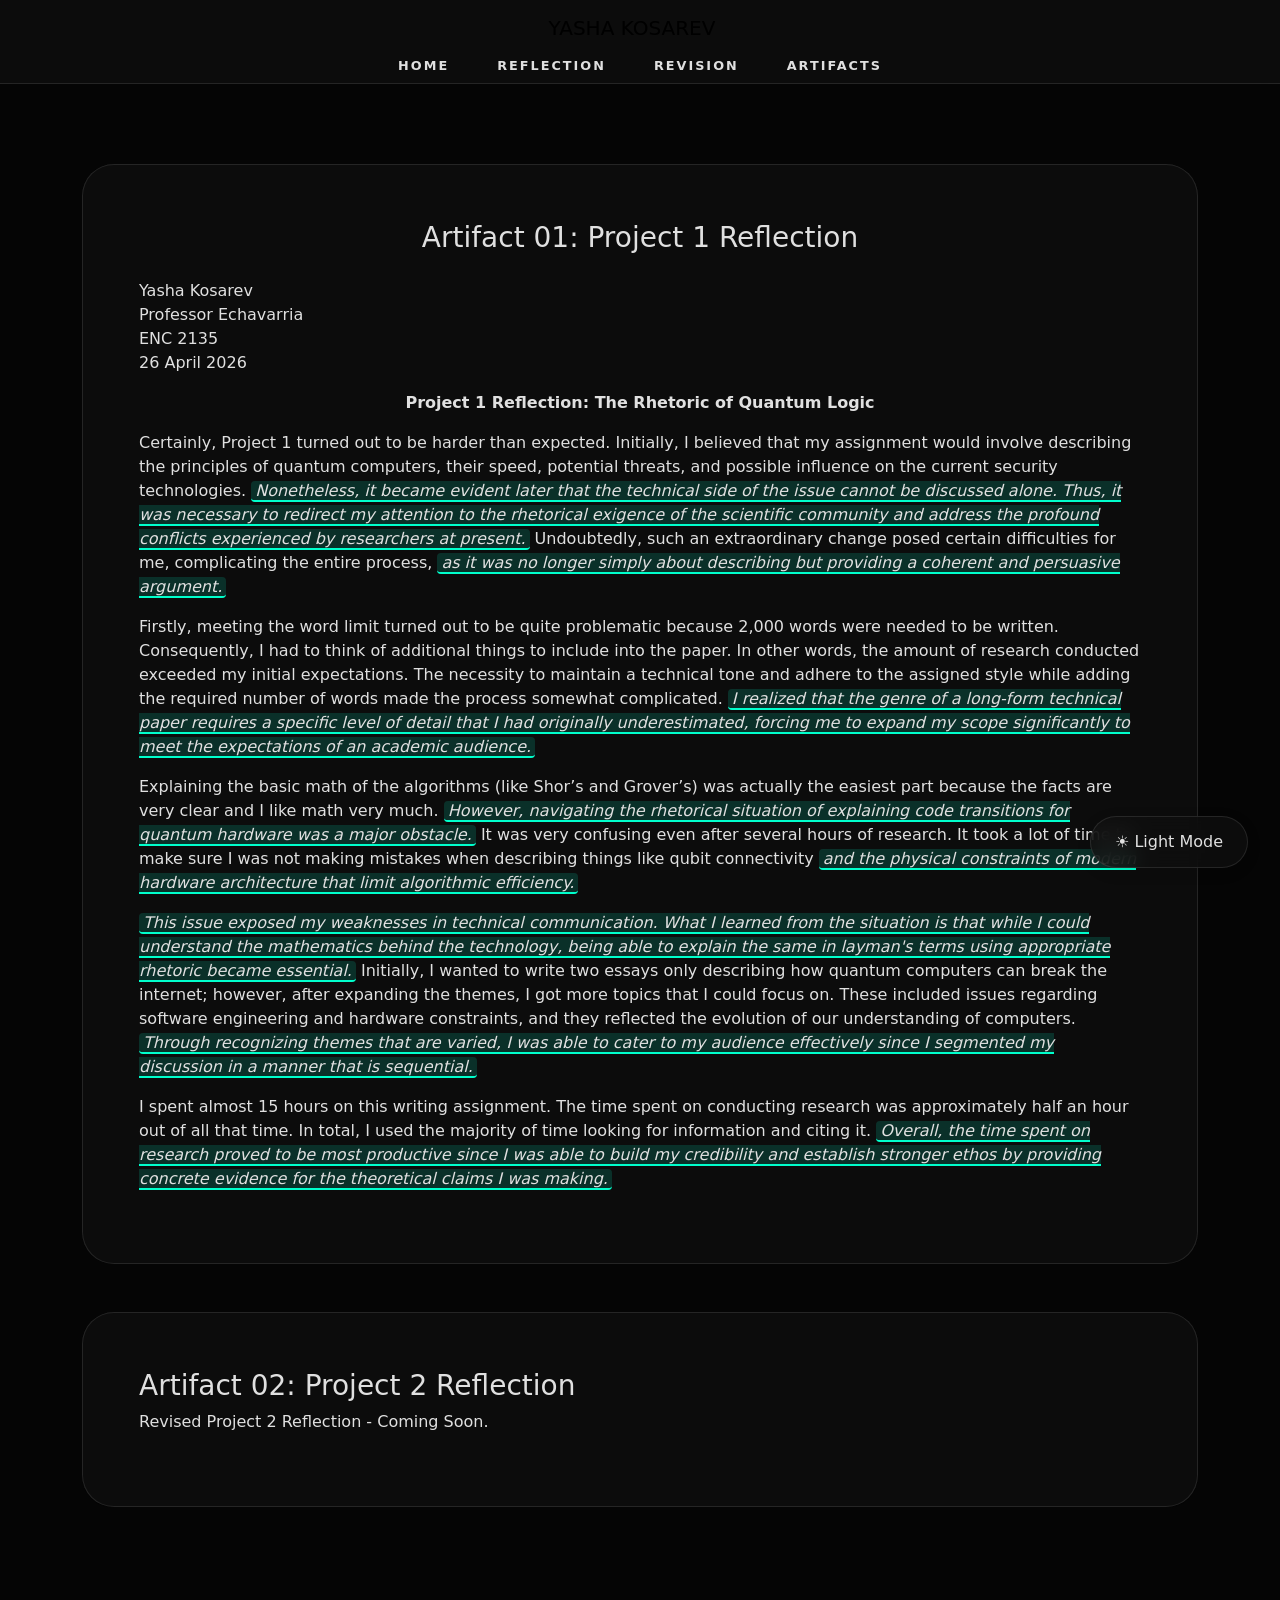
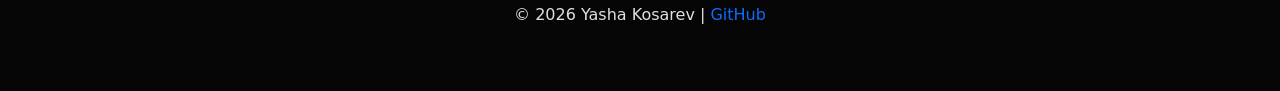
==== minor.html @ 2522a7fb "Initial portfolio commit" ====
<!DOCTYPE html>
<html lang="en">
<head>
    <meta charset="UTF-8">
    <meta name="viewport" content="width=device-width, initial-scale=1.0">
    <link rel="preconnect" href="https://cdn.jsdelivr.net">
    <link rel="preconnect" href="https://fonts.googleapis.com">
    <link href="https://cdn.jsdelivr.net/npm/bootstrap@5.3.0/dist/css/bootstrap.min.css" rel="stylesheet">
    <link rel="stylesheet" href="style.css">
    <title>Minor Writing Revision | Yasha Kosarev</title>
</head>
<body>
    <button id="theme-toggle">🌙 Dark Mode</button>
    <nav class="navbar sticky-top reveal">
        <div class="container d-flex flex-column align-items-center">
            <a class="navbar-brand mb-2" href="index.html">YASHA KOSAREV</a>
            <div class="d-flex justify-content-center gap-5">
                <a class="nav-link-sub" href="index.html">HOME</a>
                <a class="nav-link-sub" href="reflection.html">REFLECTION</a>
                <a class="nav-link-sub" href="project.html">REVISION</a>
                <a class="nav-link-sub" href="minor.html">ARTIFACTS</a>
            </div>
        </div>
    </nav>

    <main class="container py-5">
        <div>
            <div class="bento-card mb-5">
                <h3 class="text-center mb-4">Artifact 01: Project 1 Reflection</h3>
                <div class="mla-format">
                        <p>Yasha Kosarev<br>
                        Professor Echavarria<br>
                        ENC 2135<br>
                        26 April 2026</p>

                        <p class="text-center"><strong>Project 1 Reflection: The Rhetoric of Quantum Logic</strong></p>
                        <p>     Certainly, Project 1 turned out to be harder than expected. Initially, I believed that my assignment would involve describing the principles of quantum computers, their speed, potential threats, and possible influence on the current security technologies. <span class="revision-mark">Nonetheless, it became evident later that the technical side of the issue cannot be discussed alone. Thus, it was necessary to redirect my attention to the rhetorical exigence of the scientific community and address the profound conflicts experienced by researchers at present.</span> Undoubtedly, such an extraordinary change posed certain difficulties for me, complicating the entire process, <span class="revision-mark">as it was no longer simply about describing but providing a coherent and persuasive argument.</span></p>
                        <p>     Firstly, meeting the word limit turned out to be quite problematic because 2,000 words were needed to be written. Consequently, I had to think of additional things to include into the paper. In other words, the amount of research conducted exceeded my initial expectations. The necessity to maintain a technical tone and adhere to the assigned style while adding the required number of words made the process somewhat complicated. <span class="revision-mark">I realized that the genre of a long-form technical paper requires a specific level of detail that I had originally underestimated, forcing me to expand my scope significantly to meet the expectations of an academic audience.</span></p>
                        <p>     Explaining the basic math of the algorithms (like Shor’s and Grover’s) was actually the easiest part because the facts are very clear and I like math very much. <span class="revision-mark">However, navigating the rhetorical situation of explaining code transitions for quantum hardware was a major obstacle.</span> It was very confusing even after several hours of research. It took a lot of time to make sure I was not making mistakes when describing things like qubit connectivity <span class="revision-mark">and the physical constraints of modern hardware architecture that limit algorithmic efficiency.</span></p>
                        <p>     <span class="revision-mark">This issue exposed my weaknesses in technical communication. What I learned from the situation is that while I could understand the mathematics behind the technology, being able to explain the same in layman's terms using appropriate rhetoric became essential.</span> Initially, I wanted to write two essays only describing how quantum computers can break the internet; however, after expanding the themes, I got more topics that I could focus on. These included issues regarding software engineering and hardware constraints, and they reflected the evolution of our understanding of computers. <span class="revision-mark">Through recognizing themes that are varied, I was able to cater to my audience effectively since I segmented my discussion in a manner that is sequential.</span></p>
                        <p>     I spent almost 15 hours on this writing assignment. The time spent on conducting research was approximately half an hour out of all that time. In total, I used the majority of time looking for information and citing it. <span class="revision-mark">Overall, the time spent on research proved to be most productive since I was able to build my credibility and establish stronger ethos by providing concrete evidence for the theoretical claims I was making.</span></p>
                    </div>
                </div>
            </div>
            <div class="bento-card">
                <h3>Artifact 02: Project 2 Reflection</h3>
                <p>Revised Project 2 Reflection - Coming Soon.</p>
            </div>
        </div>
    </main>

    <footer class="text-center py-5">
        <p>© 2026 Yasha Kosarev | <a href="https://github.com/NinzaTime/NinzaTime.github.io" target="_blank" class="text-decoration-none">GitHub</a></p>
    </footer>
    <script src="script.js"></script>
</body>
</html>
---- style.css ----
:root {
    --bg: #050505;
    --text: #e0e0e0;
    --accent: #00ffcc;
    --accent-rgb: 0, 255, 204;
    --glass: rgba(15, 15, 15, 0.75);
    --border: rgba(255, 255, 255, 0.1);
}

/* HIGH-CONTRAST LIGHT MODE */
body:not(.dark-mode) {
    --bg: #ffffff;
    --text: #000000;
    --accent: #5d3fd3;
    --accent-rgb: 93, 63, 211;
    --glass: rgba(255, 255, 255, 0.95);
    --border: rgba(0, 0, 0, 0.15);
}

body {
    background-color: var(--bg);
    color: var(--text);
    font-family: 'Inter', system-ui, sans-serif;
    transition: background 0.3s ease, color 0.3s ease;
    min-height: 100vh;
    overflow-x: hidden;
}

/* Text Selection Fix */
::selection {
    background: var(--accent);
    color: #000;
}

/* UI Elements */
.scroll-progress {
    position: fixed;
    top: 0; left: 0; height: 4px;
    background: var(--accent);
    width: 0%; z-index: 3000;
}

.spotlight {
    position: fixed;
    top: 0; left: 0; width: 100%; height: 100%;
    background: radial-gradient(circle at var(--x, 50%) var(--y, 50%), rgba(var(--accent-rgb), 0.05) 0%, transparent 60%);
    pointer-events: none;
    z-index: -1;
}

.navbar {
    background: var(--glass) !important;
    backdrop-filter: blur(15px);
    border-bottom: 1px solid var(--border);
    z-index: 1000;
}

.nav-link-sub {
    color: var(--text) !important;
    text-decoration: none;
    font-weight: 700;
    font-size: 0.8rem;
    letter-spacing: 2px;
    display: inline-block;
    transition: transform 0.2s;
}

.bento-card {
    background: var(--glass);
    backdrop-filter: blur(20px);
    border: 1px solid var(--border);
    border-radius: 32px;
    padding: 3.5rem;
    margin-top: 2rem;
    transition: border-color 0.4s ease, box-shadow 0.4s ease;
}

.bento-card:hover {
    border-color: var(--accent);
    box-shadow: 0 10px 40px rgba(0, 0, 0, 0.1);
}

/* REVISION MARK FIX */
.revision-mark {
    background-color: rgba(var(--accent-rgb), 0.15) !important;
    border-bottom: 2px solid var(--accent) !important;
    padding: 0 4px !important;
    border-radius: 4px !important;
    display: inline !important;
    position: relative !important;
    z-index: 5 !important;
    color: var(--text) !important;
    font-style: italic;
}

#typewriter {
    background: linear-gradient(90deg, var(--text), var(--accent), var(--text));
    background-size: 200% auto;
    -webkit-background-clip: text;
    -webkit-text-fill-color: transparent;
    animation: shimmer 4s linear infinite;
    user-select: text;
}

@keyframes shimmer { to { background-position: 200% center; } }

/* Reveal Animations */
.reveal {
    opacity: 0;
    transform: translateY(30px);
    transition: all 1s cubic-bezier(0.2, 1, 0.2, 1);
}

.reveal.active { opacity: 1; transform: translateY(0); }

.reveal p, .reveal h2, .reveal h3, .reveal .revision-mark {
    opacity: 0;
    transform: translateY(15px);
    transition: all 0.6s ease-out;
}

#theme-toggle {
    position: fixed;
    bottom: 2rem; right: 2rem;
    background: var(--glass);
    border: 1px solid var(--border);
    color: var(--text);
    padding: 0.8rem 1.5rem;
    border-radius: 100px;
    backdrop-filter: blur(10px);
    z-index: 2000;
    box-shadow: 0 4px 15px rgba(0,0,0,0.1);
}
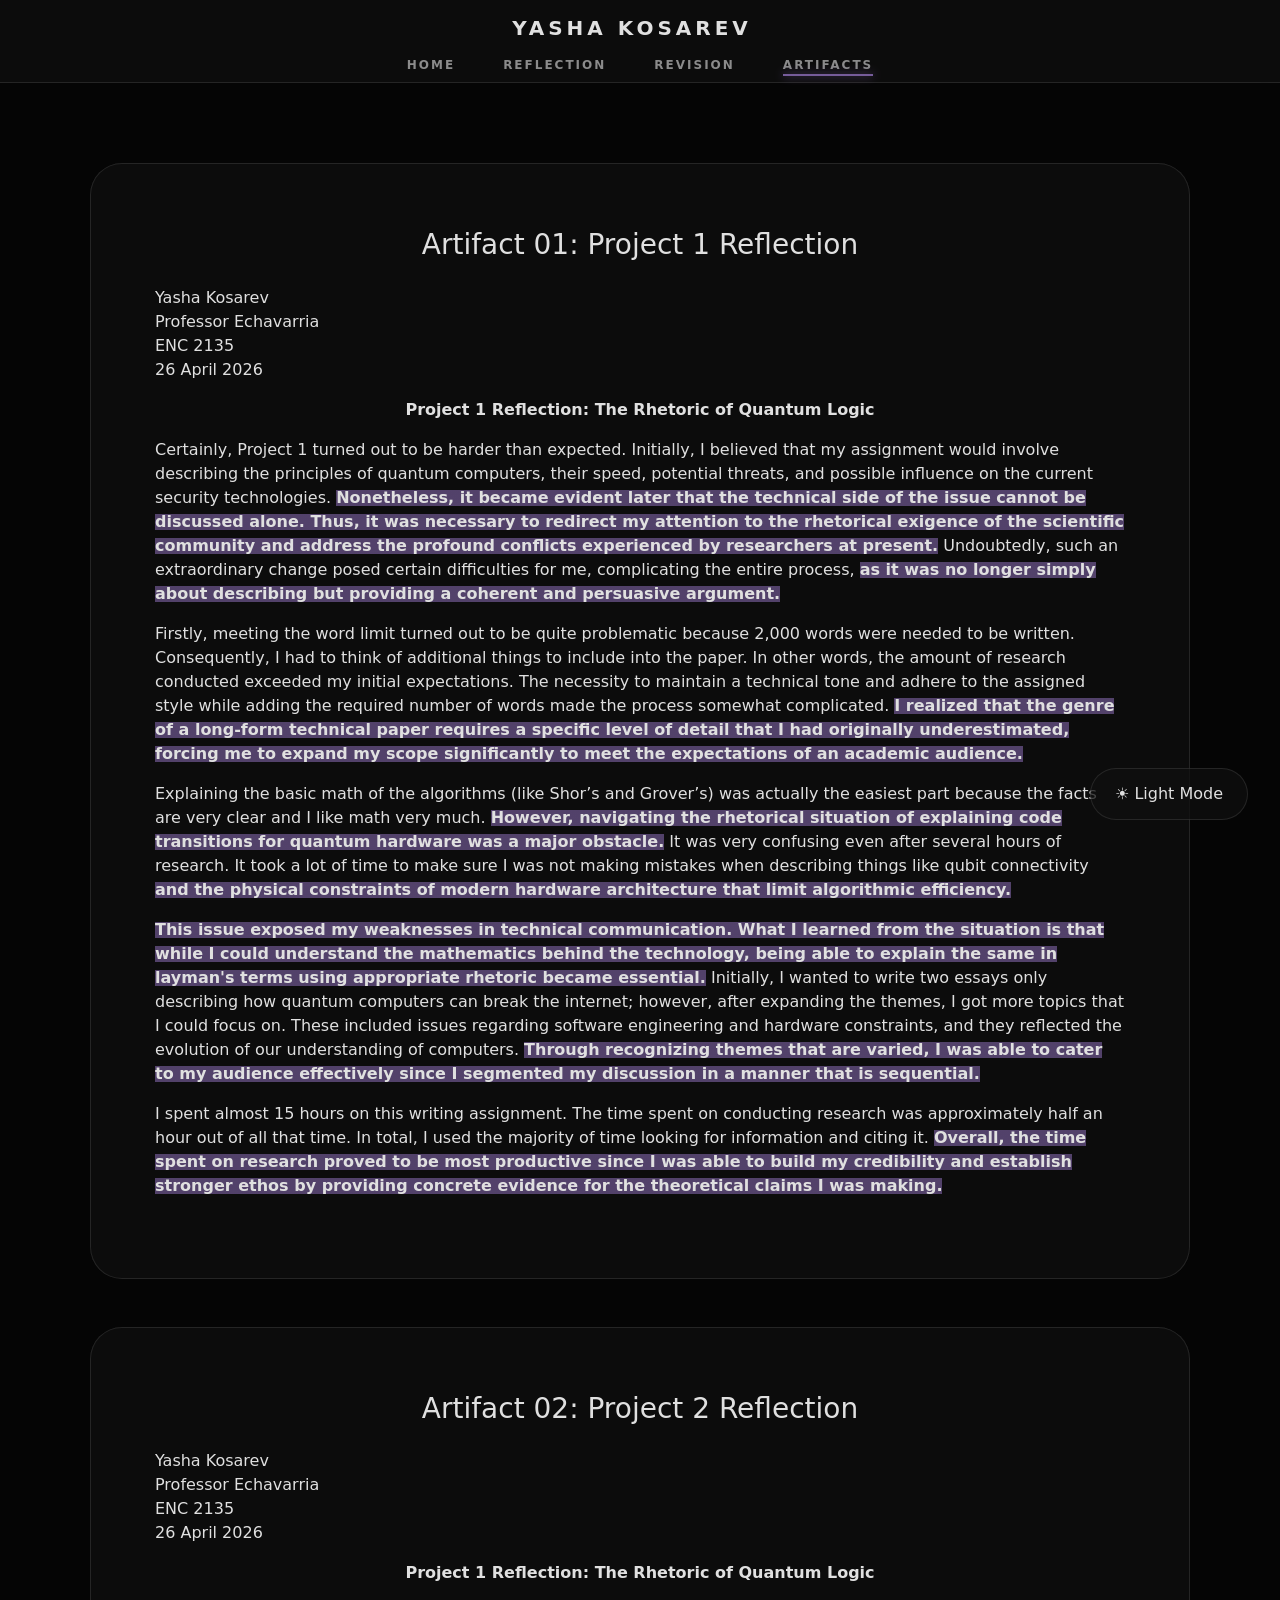
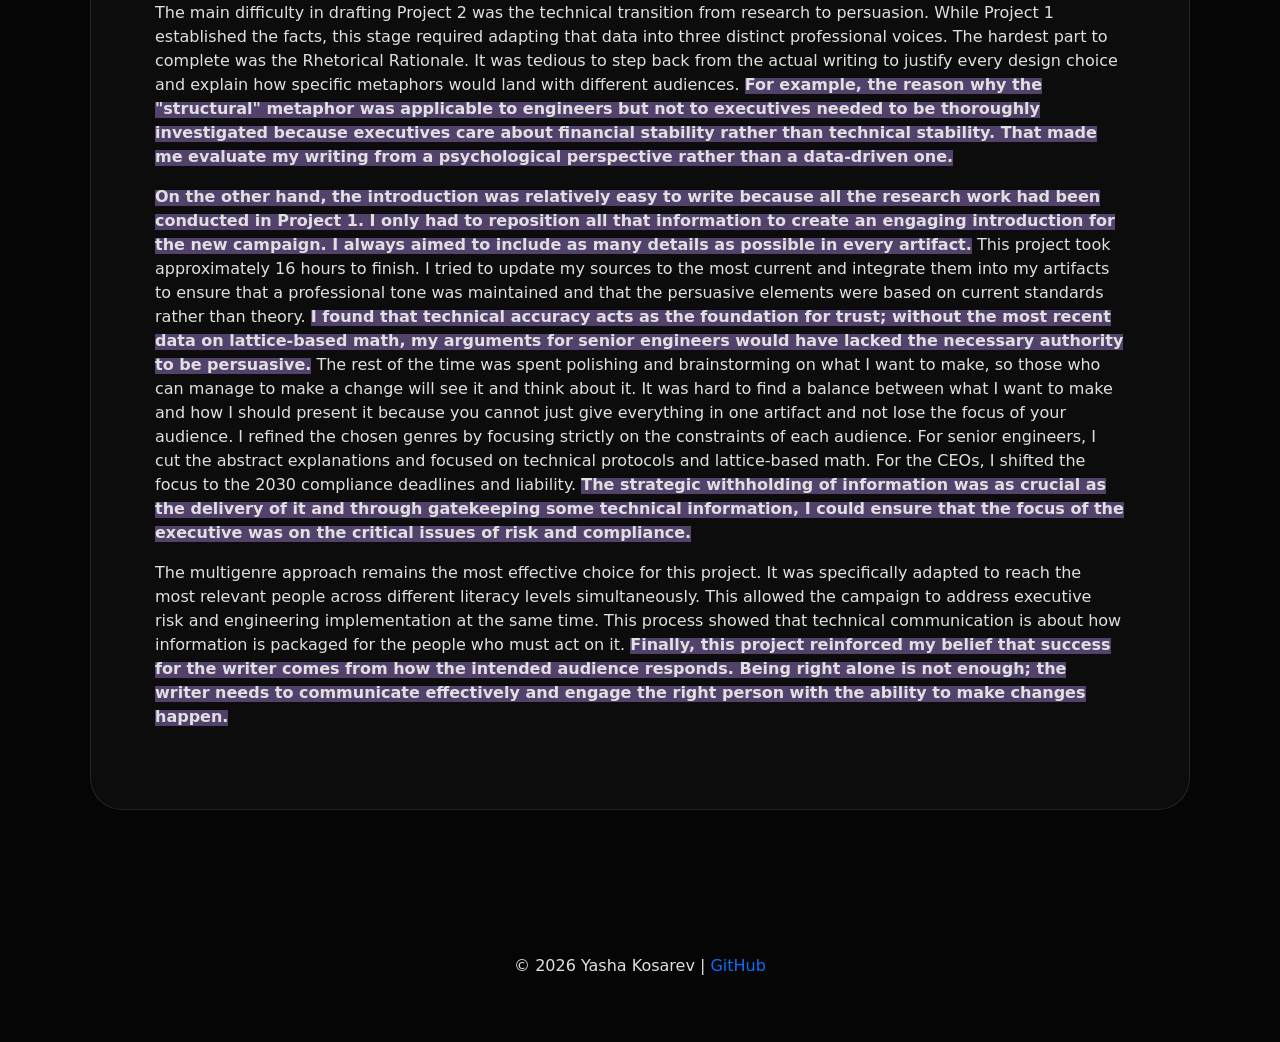
==== commit c7d3fbc2: "Revise Artifact 02 reflection with detailed analysis and improved formatting" ====
--- a/minor.html
+++ b/minor.html
@@ -42,9 +42,20 @@
                     </div>
                 </div>
             </div>
-            <div class="bento-card">
-                <h3>Artifact 02: Project 2 Reflection</h3>
-                <p>Revised Project 2 Reflection - Coming Soon.</p>
+            <div class="bento-card mb-5">
+                <h3 class="text-center mb-4">Artifact 02: Project 2 Reflection</h3>
+                <div class="mla-format">
+                        <p>Yasha Kosarev<br>
+                        Professor Echavarria<br>
+                        ENC 2135<br>
+                        26 April 2026</p>
+
+                        <p class="text-center"><strong>Project 1 Reflection: The Rhetoric of Quantum Logic</strong></p>
+                        <p>The main difficulty in drafting Project 2 was the technical transition from research to persuasion. While Project 1 established the facts, this stage required adapting that data into three distinct professional voices. The hardest part to complete was the Rhetorical Rationale. It was tedious to step back from the actual writing to justify every design choice and explain how specific metaphors would land with different audiences. <span class="revision-mark">For example, the reason why the "structural" metaphor was applicable to engineers but not to executives needed to be thoroughly investigated because executives care about financial stability rather than technical stability. That made me evaluate my writing from a psychological perspective rather than a data-driven one.</span></p>
+                        <p><span class="revision-mark">On the other hand, the introduction was relatively easy to write because all the research work had been conducted in Project 1. I only had to reposition all that information to create an engaging introduction for the new campaign. I always aimed to include as many details as possible in every artifact.</span> This project took approximately 16 hours to finish. I tried to update my sources to the most current and integrate them into my artifacts to ensure that a professional tone was maintained and that the persuasive elements were based on current standards rather than theory. <span class="revision-mark">I found that technical accuracy acts as the foundation for trust; without the most recent data on lattice-based math, my arguments for senior engineers would have lacked the necessary authority to be persuasive.</span> The rest of the time was spent polishing and brainstorming on what I want to make, so those who can manage to make a change will see it and think about it. It was hard to find a balance between what I want to make and how I should present it because you cannot just give everything in one artifact and not lose the focus of your audience. I refined the chosen genres by focusing strictly on the constraints of each audience. For senior engineers, I cut the abstract explanations and focused on technical protocols and lattice-based math. For the CEOs, I shifted the focus to the 2030 compliance deadlines and liability. <span class="revision-mark">The strategic withholding of information was as crucial as the delivery of it and through gatekeeping some technical information, I could ensure that the focus of the executive was on the critical issues of risk and compliance.</span></p>
+                        <p>The multigenre approach remains the most effective choice for this project. It was specifically adapted to reach the most relevant people across different literacy levels simultaneously. This allowed the campaign to address executive risk and engineering implementation at the same time. This process showed that technical communication is about how information is packaged for the people who must act on it. <span class="revision-mark">Finally, this project reinforced my belief that success for the writer comes from how the intended audience responds. Being right alone is not enough; the writer needs to communicate effectively and engage the right person with the ability to make changes happen.</span></p>
+                    </div>
+                </div>
             </div>
         </div>
     </main>
--- a/style.css
+++ b/style.css
@@ -1,96 +1,70 @@
 :root {
     --bg: #050505;
     --text: #e0e0e0;
-    --accent: #00ffcc;
-    --accent-rgb: 0, 255, 204;
+    --accent: #bd93f9; 
+    --accent-rgb: 189, 147, 249;
+    --highlight: rgba(189, 147, 249, 0.4);
     --glass: rgba(15, 15, 15, 0.75);
     --border: rgba(255, 255, 255, 0.1);
+    --online: #00ff41;
 }
 
-/* HIGH-CONTRAST LIGHT MODE */
 body:not(.dark-mode) {
     --bg: #ffffff;
     --text: #000000;
-    --accent: #5d3fd3;
-    --accent-rgb: 93, 63, 211;
-    --glass: rgba(255, 255, 255, 0.95);
-    --border: rgba(0, 0, 0, 0.15);
+    --accent: #6c5ce7;
+    --accent-rgb: 108, 92, 231;
+    --highlight: rgba(255, 245, 110, 0.4);
+    --glass: rgba(255, 255, 255, 0.9);
+    --border: rgba(0, 0, 0, 0.1);
+    --online: #28a745;
 }
 
 body {
     background-color: var(--bg);
     color: var(--text);
     font-family: 'Inter', system-ui, sans-serif;
-    transition: background 0.3s ease, color 0.3s ease;
+    transition: background 0.4s ease, color 0.4s ease;
     min-height: 100vh;
     overflow-x: hidden;
+    margin: 0;
 }
 
-/* Text Selection Fix */
-::selection {
-    background: var(--accent);
-    color: #000;
+/* Navbar container stability fix */
+.navbar {
+    position: sticky;
+    top: 0;
+    z-index: 1000;
+    background: var(--glass) !important;
+    backdrop-filter: blur(15px);
+    -webkit-backdrop-filter: blur(15px);
+    border-bottom: 1px solid var(--border);
+    transform: translateZ(0);
+    will-change: transform;
 }
 
-/* UI Elements */
-.scroll-progress {
-    position: fixed;
-    top: 0; left: 0; height: 4px;
-    background: var(--accent);
-    width: 0%; z-index: 3000;
-}
-
-.spotlight {
-    position: fixed;
-    top: 0; left: 0; width: 100%; height: 100%;
-    background: radial-gradient(circle at var(--x, 50%) var(--y, 50%), rgba(var(--accent-rgb), 0.05) 0%, transparent 60%);
-    pointer-events: none;
-    z-index: -1;
-}
-
-.navbar {
-    background: var(--glass) !important;
-    backdrop-filter: blur(15px);
-    border-bottom: 1px solid var(--border);
-    z-index: 1000;
+.navbar-brand {
+    color: var(--text) !important;
+    font-weight: 800;
+    letter-spacing: 4px;
 }
 
 .nav-link-sub {
     color: var(--text) !important;
     text-decoration: none;
     font-weight: 700;
-    font-size: 0.8rem;
+    font-size: 0.75rem;
     letter-spacing: 2px;
-    display: inline-block;
-    transition: transform 0.2s;
+    opacity: 0.6;
+    position: relative;
 }
 
-.bento-card {
-    background: var(--glass);
-    backdrop-filter: blur(20px);
-    border: 1px solid var(--border);
-    border-radius: 32px;
-    padding: 3.5rem;
-    margin-top: 2rem;
-    transition: border-color 0.4s ease, box-shadow 0.4s ease;
-}
-
-.bento-card:hover {
-    border-color: var(--accent);
-    box-shadow: 0 10px 40px rgba(0, 0, 0, 0.1);
-}
-
-/* REVISION MARK FIX */
-.revision-mark {
-    background-color: rgba(var(--accent-rgb), 0.15) !important;
-    border-bottom: 2px solid var(--accent) !important;
-    padding: 0 4px !important;
-    border-radius: 4px !important;
-    display: inline !important;
-    position: relative !important;
-    z-index: 5 !important;
-    color: var(--text) !important;
-    font-style: italic;
+.nav-link-sub.active::after {
+    content: '';
+    position: absolute;
+    bottom: -2px; left: 0; width: 100%; height: 2px;
+    background: var(--accent);
+    box-shadow: 0 0 10px var(--accent);
 }
 
 #typewriter {
@@ -99,35 +73,89 @@
     -webkit-background-clip: text;
     -webkit-text-fill-color: transparent;
     animation: shimmer 4s linear infinite;
-    user-select: text;
+    font-family: 'JetBrains Mono', monospace;
 }
 
 @keyframes shimmer { to { background-position: 200% center; } }
 
-/* Reveal Animations */
-.reveal {
-    opacity: 0;
-    transform: translateY(30px);
-    transition: all 1s cubic-bezier(0.2, 1, 0.2, 1);
+.revision-mark {
+    background: linear-gradient(120deg, var(--highlight) 0%, var(--highlight) 100%);
+    background-repeat: no-repeat;
+    background-size: 100% 1em;
+    background-position: 0 80%;
+    font-weight: 700;
 }
 
-.reveal.active { opacity: 1; transform: translateY(0); }
+.bento-card {
+    background: var(--glass);
+    backdrop-filter: blur(20px);
+    border: 1px solid var(--border);
+    border-radius: 32px;
+    padding: 4rem;
+    margin: 2rem auto;
+    max-width: 1100px;
+    display: block; 
+    text-align: left; 
+    transition: border-color 0.3s ease, box-shadow 0.3s ease;
+}
 
-.reveal p, .reveal h2, .reveal h3, .reveal .revision-mark {
-    opacity: 0;
-    transform: translateY(15px);
-    transition: all 0.6s ease-out;
+.bento-card:hover {
+    border-color: var(--accent);
+    box-shadow: 0 20px 40px rgba(0, 0, 0, 0.4), 0 0 20px rgba(var(--accent-rgb), 0.1);
+}
+
+.sparkle {
+    position: fixed;
+    background: var(--accent);
+    border-radius: 50%;
+    pointer-events: none;
+    z-index: -1; 
+    animation: sparkle-fade 0.8s linear forwards;
+}
+
+@keyframes sparkle-fade {
+    0% { transform: scale(1); opacity: 1; }
+    100% { transform: scale(0); opacity: 0; }
 }
 
 #theme-toggle {
     position: fixed;
-    bottom: 2rem; right: 2rem;
+    bottom: 5rem;
+    right: 2rem;
     background: var(--glass);
     border: 1px solid var(--border);
     color: var(--text);
     padding: 0.8rem 1.5rem;
     border-radius: 100px;
-    backdrop-filter: blur(10px);
-    z-index: 2000;
-    box-shadow: 0 4px 15px rgba(0,0,0,0.1);
+    z-index: 3000;
+}
+
+.system-stats {
+    position: fixed;
+    bottom: 0; left: 0; width: 100%;
+    background: var(--glass);
+    backdrop-filter: blur(15px);
+    border-top: 1px solid var(--border);
+    display: flex;
+    justify-content: space-around;
+    padding: 12px 20px;
+    font-family: monospace;
+    font-size: 0.7rem;
+    color: var(--accent);
+    z-index: 2500;
+}
+
+#sys-status {
+    color: var(--online);
+    font-weight: bold;
+}
+
+.pulse {
+    animation: stat-pulse 1.5s infinite;
+}
+
+@keyframes stat-pulse {
+    0% { opacity: 1; }
+    50% { opacity: 0.3; }
+    100% { opacity: 1; }
 }
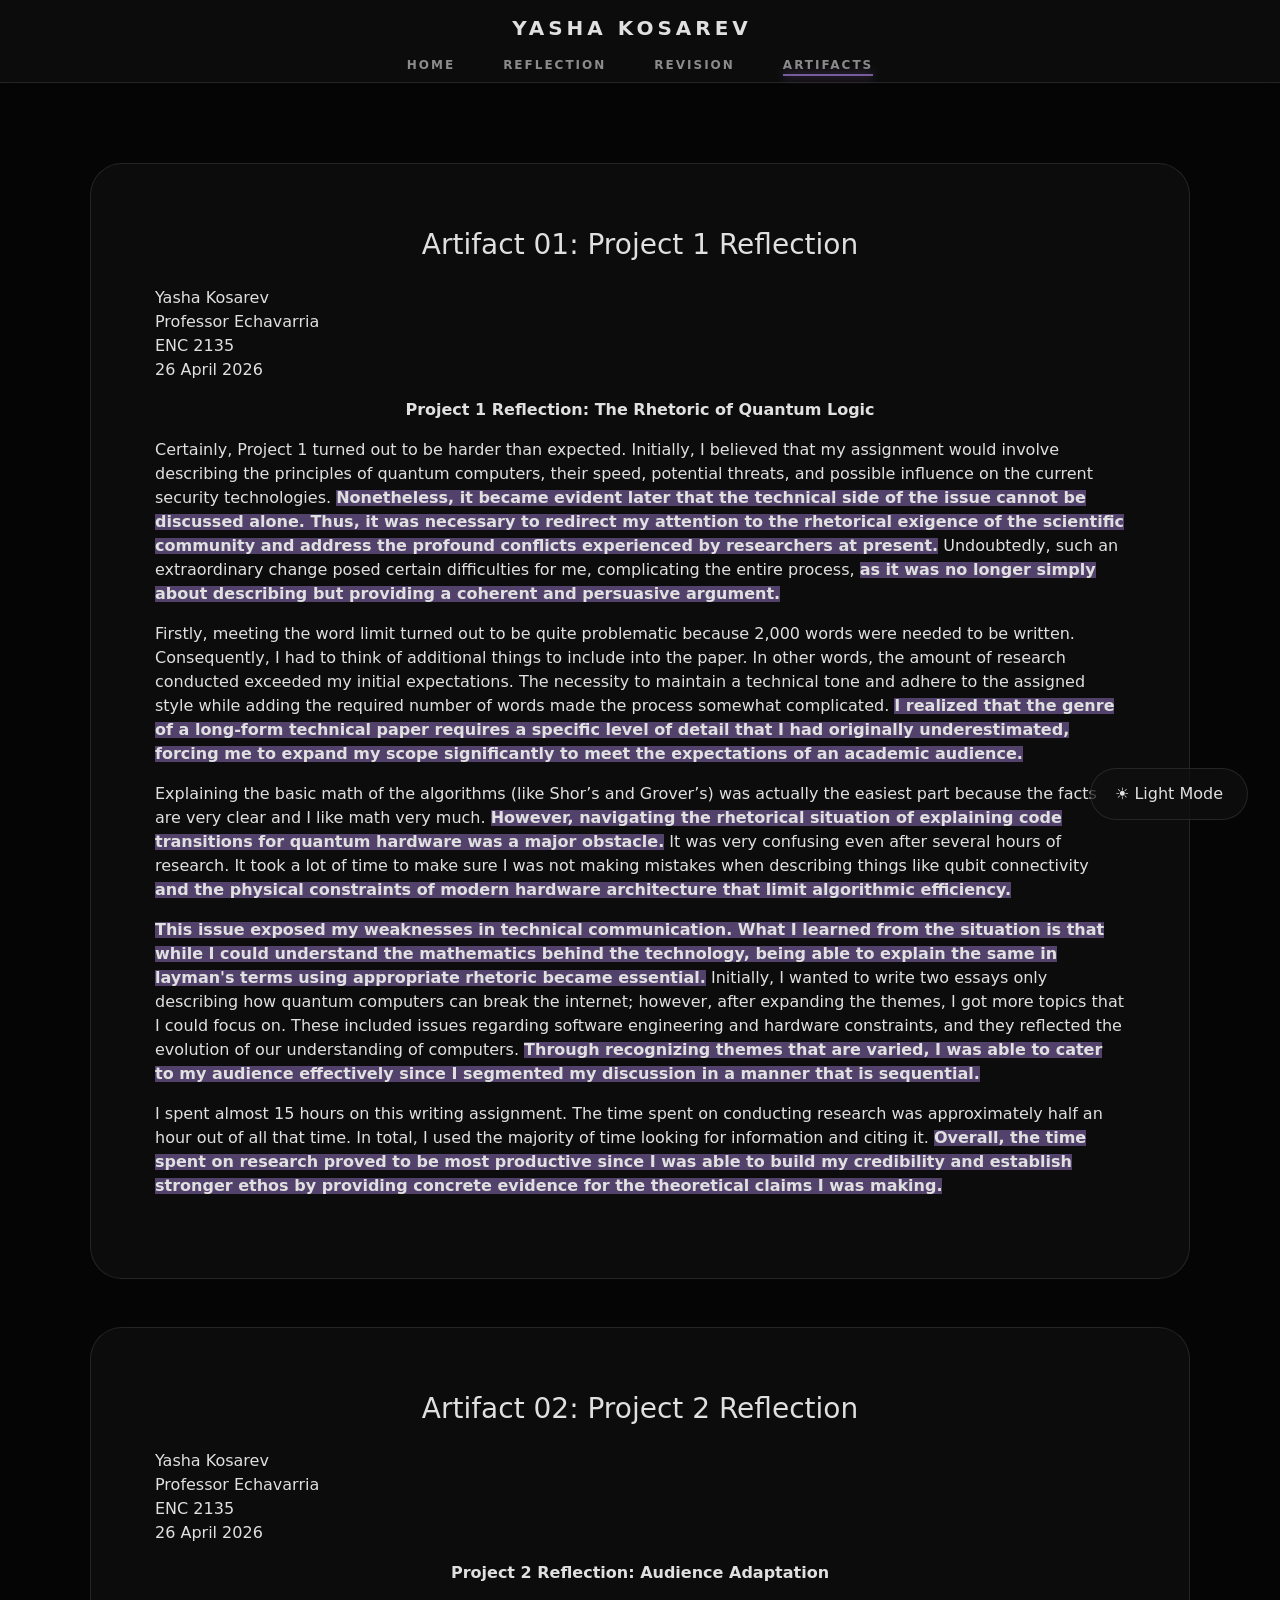
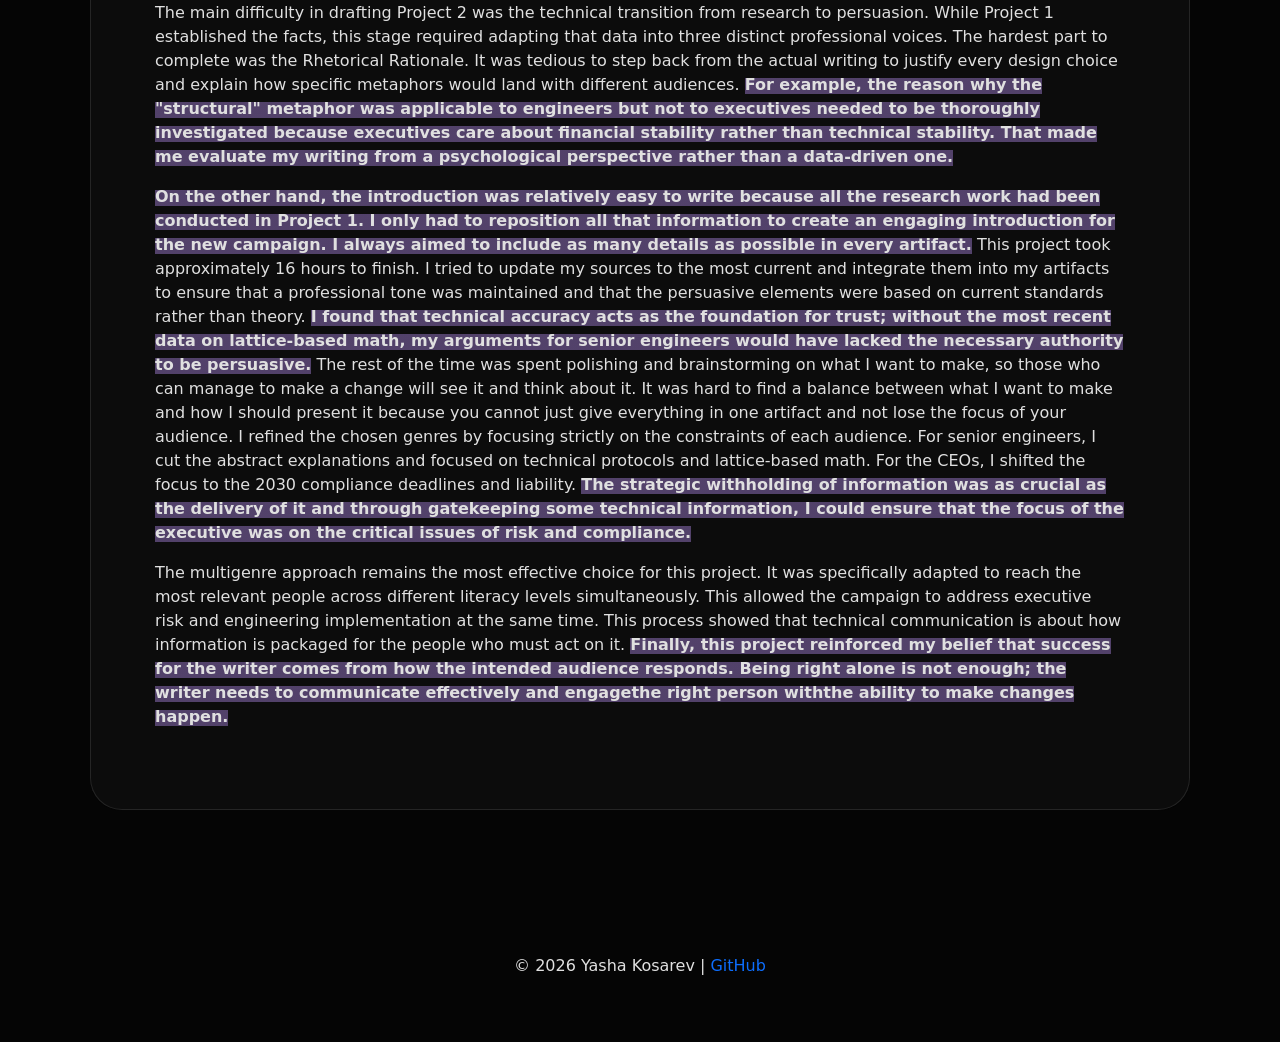
==== commit eda56018: "Revise Artifact 02 reflection to enhance clarity and focus on audience adaptation" ====
--- a/minor.html
+++ b/minor.html
@@ -50,10 +50,10 @@
                         ENC 2135<br>
                         26 April 2026</p>
 
-                        <p class="text-center"><strong>Project 1 Reflection: The Rhetoric of Quantum Logic</strong></p>
+                        <p class="text-center"><strong>Project 2 Reflection: Audience Adaptation</strong></p>
                         <p>The main difficulty in drafting Project 2 was the technical transition from research to persuasion. While Project 1 established the facts, this stage required adapting that data into three distinct professional voices. The hardest part to complete was the Rhetorical Rationale. It was tedious to step back from the actual writing to justify every design choice and explain how specific metaphors would land with different audiences. <span class="revision-mark">For example, the reason why the "structural" metaphor was applicable to engineers but not to executives needed to be thoroughly investigated because executives care about financial stability rather than technical stability. That made me evaluate my writing from a psychological perspective rather than a data-driven one.</span></p>
                         <p><span class="revision-mark">On the other hand, the introduction was relatively easy to write because all the research work had been conducted in Project 1. I only had to reposition all that information to create an engaging introduction for the new campaign. I always aimed to include as many details as possible in every artifact.</span> This project took approximately 16 hours to finish. I tried to update my sources to the most current and integrate them into my artifacts to ensure that a professional tone was maintained and that the persuasive elements were based on current standards rather than theory. <span class="revision-mark">I found that technical accuracy acts as the foundation for trust; without the most recent data on lattice-based math, my arguments for senior engineers would have lacked the necessary authority to be persuasive.</span> The rest of the time was spent polishing and brainstorming on what I want to make, so those who can manage to make a change will see it and think about it. It was hard to find a balance between what I want to make and how I should present it because you cannot just give everything in one artifact and not lose the focus of your audience. I refined the chosen genres by focusing strictly on the constraints of each audience. For senior engineers, I cut the abstract explanations and focused on technical protocols and lattice-based math. For the CEOs, I shifted the focus to the 2030 compliance deadlines and liability. <span class="revision-mark">The strategic withholding of information was as crucial as the delivery of it and through gatekeeping some technical information, I could ensure that the focus of the executive was on the critical issues of risk and compliance.</span></p>
-                        <p>The multigenre approach remains the most effective choice for this project. It was specifically adapted to reach the most relevant people across different literacy levels simultaneously. This allowed the campaign to address executive risk and engineering implementation at the same time. This process showed that technical communication is about how information is packaged for the people who must act on it. <span class="revision-mark">Finally, this project reinforced my belief that success for the writer comes from how the intended audience responds. Being right alone is not enough; the writer needs to communicate effectively and engage the right person with the ability to make changes happen.</span></p>
+                        <p>The multigenre approach remains the most effective choice for this project. It was specifically adapted to reach the most relevant people across different literacy levels simultaneously. This allowed the campaign to address executive risk and engineering implementation at the same time. This process showed that technical communication is about how information is packaged for the people who must act on it. <span class="revision-mark">Finally, this project reinforced my belief that success for the writer comes from how the intended audience responds. Being right alone is not enough; the writer needs to communicate effectively and engagethe right person withthe ability to make changes happen.</span></p>
                     </div>
                 </div>
             </div>
